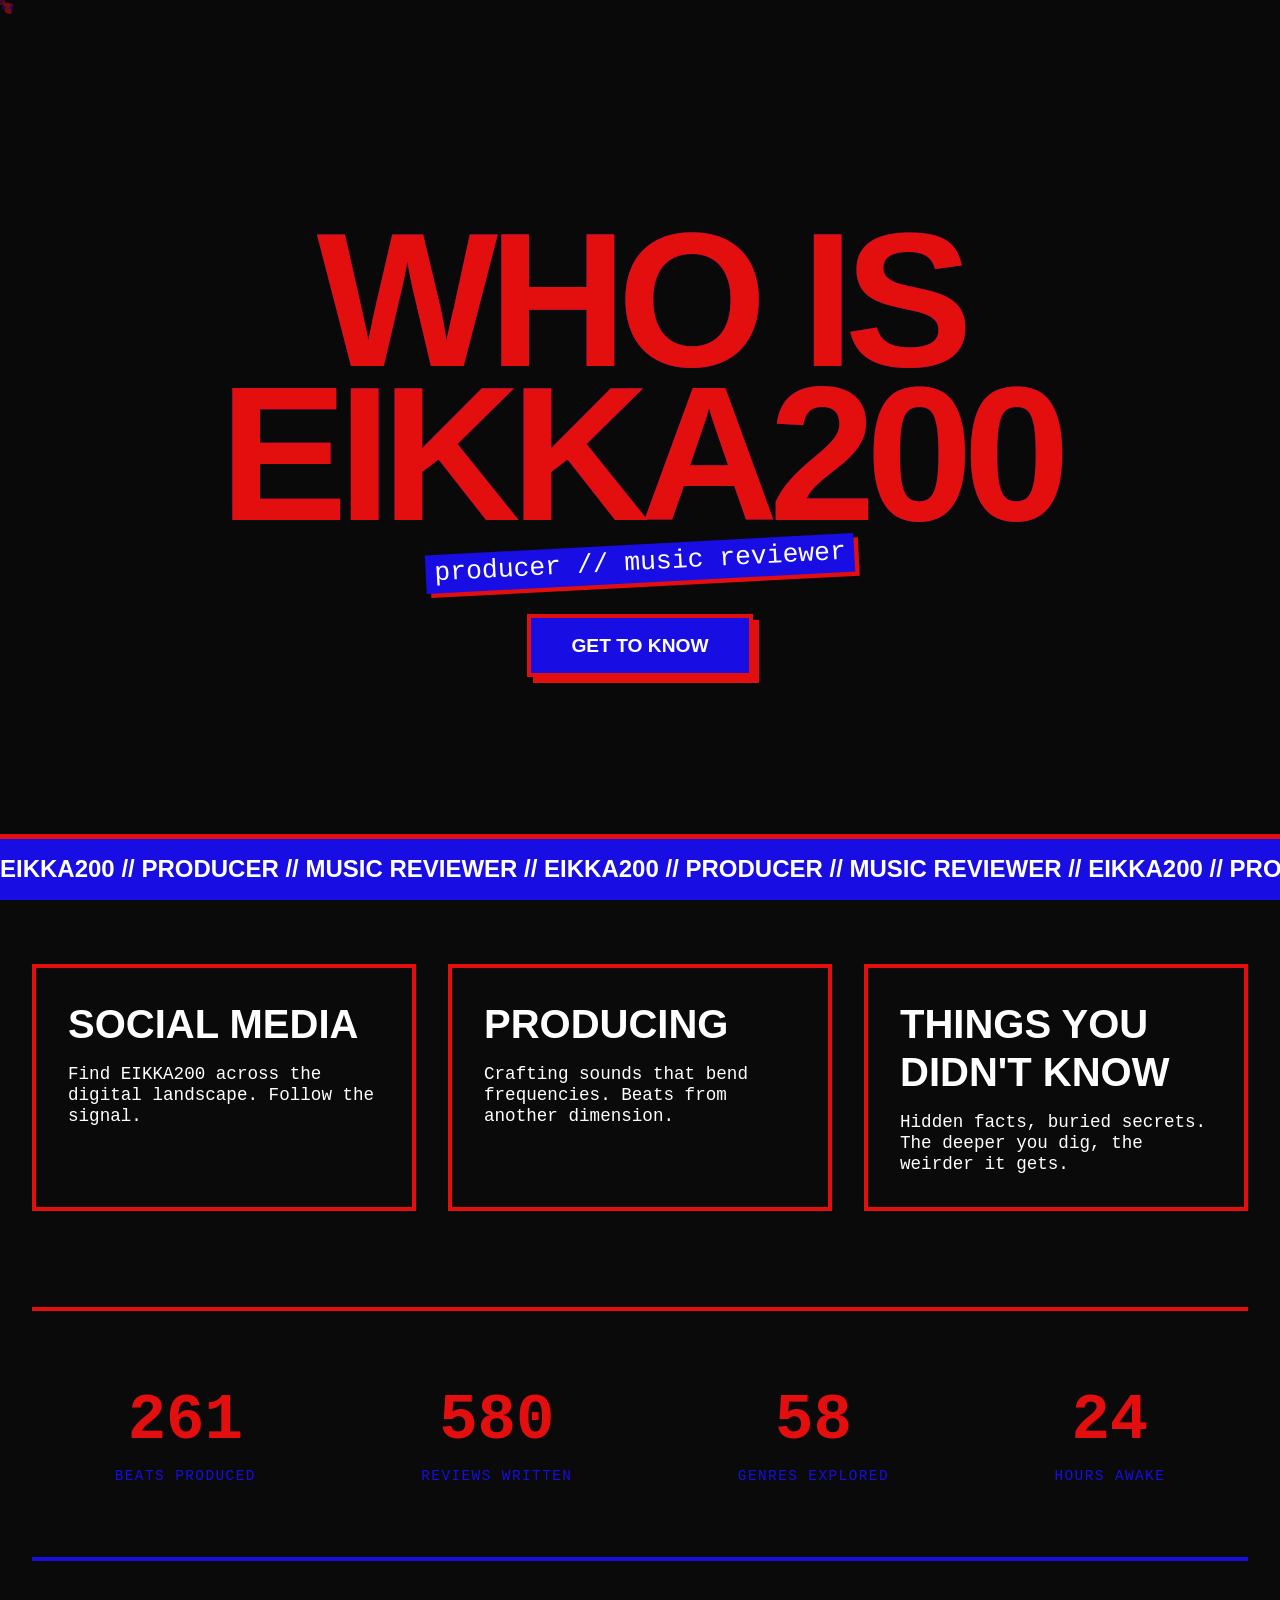
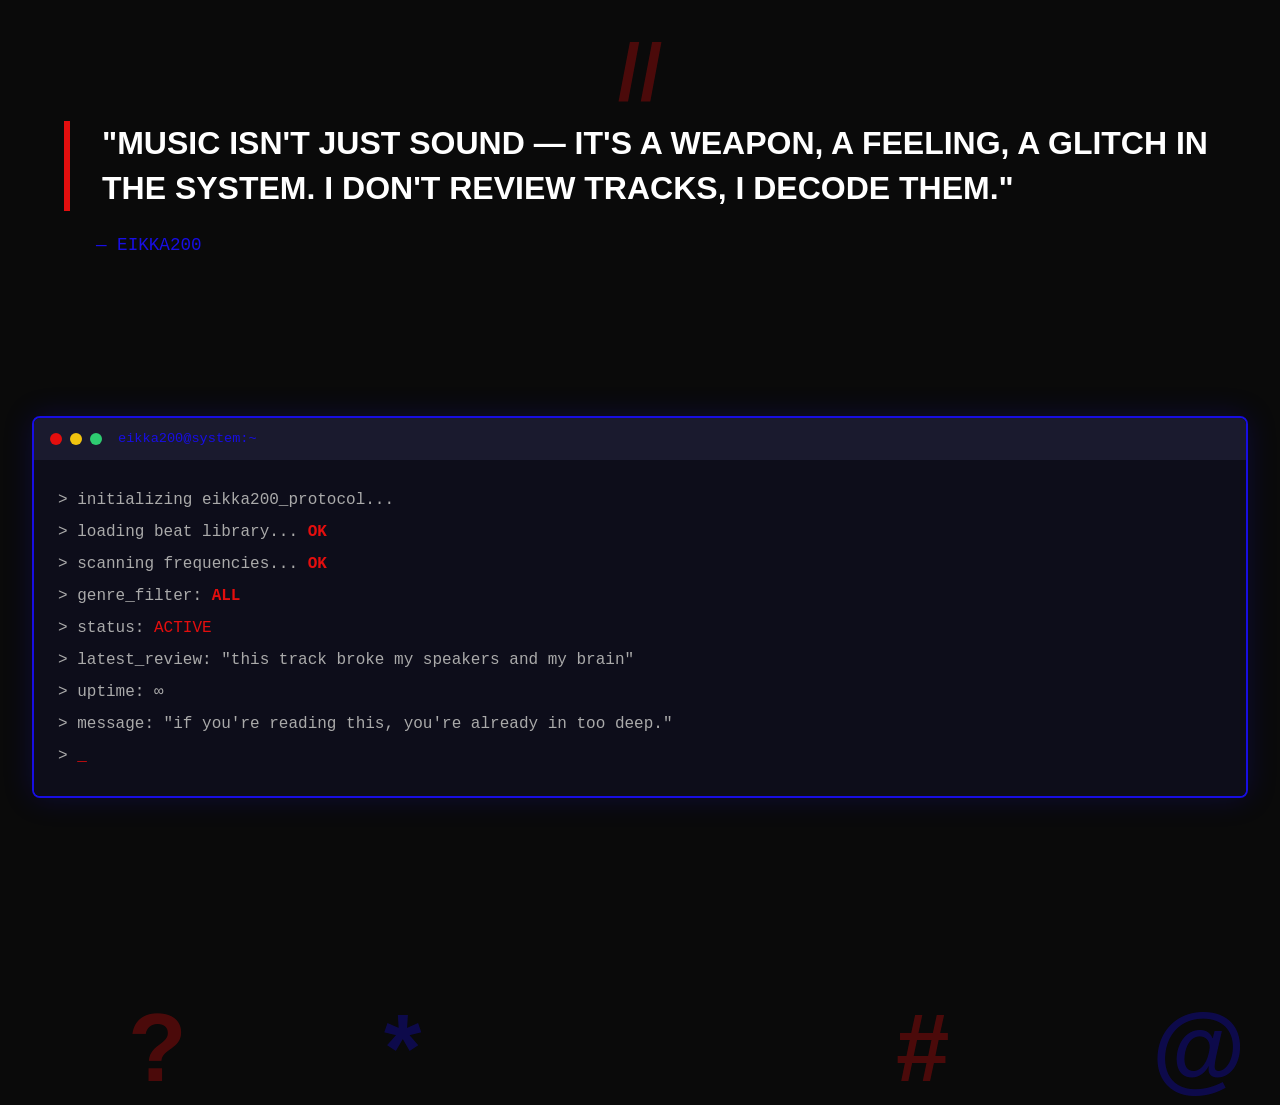
==== index.html @ a3c1c875 "Add files via upload" ====
<!DOCTYPE html>
<html lang="en">

<head>
    <meta charset="UTF-8">
    <meta name="viewport" content="width=device-width, initial-scale=1.0">
    <title>WHO IS EIKKA200</title>
    <link rel="stylesheet" href="homepage.css">
</head>

<body>
    <div class="noise-bg"></div>
    <div id="canvas-container"></div>

    <header>
        <div class="glitch-wrapper">
            <h1 id="main-title">WHO IS EIKKA200</h1>
        </div>
        <div class="sub-header">producer // music reviewer</div>
        <a href="#about" class="btn">get to know</a>
    </header>

    <div class="marquee">
        <div class="marquee-content">
            EIKKA200 // PRODUCER // MUSIC REVIEWER // EIKKA200 // PRODUCER // MUSIC REVIEWER // EIKKA200 // PRODUCER //
            MUSIC REVIEWER
        </div>
    </div>

    <main id="about">
        <div class="grid-container">
            <div class="card">
                <h2>SOCIAL MEDIA</h2>
                <p>Find EIKKA200 across the digital landscape. Follow the signal.</p>
            </div>
            <div class="card">
                <h2>PRODUCING</h2>
                <p>Crafting sounds that bend frequencies. Beats from another dimension.</p>
            </div>
            <div class="card">
                <h2>THINGS YOU DIDN'T KNOW</h2>
                <p>Hidden facts, buried secrets. The deeper you dig, the weirder it gets.</p>
            </div>
        </div>

        <!-- Stats Counter -->
        <section class="stats-section">
            <div class="stat">
                <span class="stat-number" data-target="500">0</span>
                <span class="stat-label">BEATS PRODUCED</span>
            </div>
            <div class="stat">
                <span class="stat-number" data-target="1200">0</span>
                <span class="stat-label">REVIEWS WRITTEN</span>
            </div>
            <div class="stat">
                <span class="stat-number" data-target="99">0</span>
                <span class="stat-label">GENRES EXPLORED</span>
            </div>
            <div class="stat">
                <span class="stat-number" data-target="24">0</span>
                <span class="stat-label">HOURS AWAKE</span>
            </div>
        </section>

        <!-- Manifesto -->
        <section class="manifesto">
            <blockquote>
                "MUSIC ISN'T JUST SOUND — IT'S A WEAPON, A FEELING, A GLITCH IN THE SYSTEM. I DON'T REVIEW TRACKS, I DECODE THEM."
            </blockquote>
            <span class="manifesto-author">— EIKKA200</span>
        </section>

        <!-- Terminal Log -->
        <section class="terminal">
            <div class="terminal-header">
                <span class="terminal-dot red"></span>
                <span class="terminal-dot yellow"></span>
                <span class="terminal-dot green"></span>
                <span class="terminal-title">eikka200@system:~</span>
            </div>
            <div class="terminal-body" id="terminal-body">
                <p>> initializing eikka200_protocol...</p>
                <p>> loading beat library... <span class="highlight">OK</span></p>
                <p>> scanning frequencies... <span class="highlight">OK</span></p>
                <p>> genre_filter: <span class="highlight">ALL</span></p>
                <p>> status: <span class="blink">ACTIVE</span></p>
                <p>> latest_review: "this track broke my speakers and my brain"</p>
                <p>> uptime: ∞</p>
                <p>> message: "if you're reading this, you're already in too deep."</p>
                <p>> <span class="blink">_</span></p>
            </div>
        </section>
    </main>

    <div class="floating" style="left: 10%; animation-delay: 0s; color: var(--primary-color);">?</div>
    <div class="floating" style="left: 30%; animation-delay: 1.5s; color: var(--secondary-color);">*</div>
    <div class="floating" style="left: 70%; animation-delay: 3s; color: var(--primary-color);">#</div>
    <div class="floating" style="left: 90%; animation-delay: 1s; color: var(--secondary-color);">@</div>

    <script src="script.js"></script>
</body>

</html>
---- homepage.css ----
:root {
    --bg-color: #0a0a0a;
    --primary-color: #e30e0e; /* Fast Red */
    --secondary-color: #180ee3; /* Fast Blue */
    --accent-color: #ffffff; /* White */
    --text-color: #ffffff;
    --font-main: 'Syne', sans-serif;
    --font-mono: 'Space Mono', monospace;
}

@import url('https://fonts.googleapis.com/css2?family=Space+Mono:ital,wght@0,400;0,700;1,400;1,700&family=Syne:wght@400..800&display=swap');

* {
    margin: 0;
    padding: 0;
    box-sizing: border-box;
    cursor: crosshair;
}

body {
    background-color: var(--bg-color);
    color: var(--text-color);
    font-family: var(--font-main);
    overflow-x: hidden;
    line-height: 1.2;
}

::-webkit-scrollbar {
    width: 10px;
}
::-webkit-scrollbar-track {
    background: var(--bg-color);
}
::-webkit-scrollbar-thumb {
    background: var(--primary-color);
}

.noise-bg {
    position: fixed;
    top: 0;
    left: 0;
    width: 100%;
    height: 100%;
    z-index: -1;
    opacity: 0.08;
    pointer-events: none;
    background-image: url('https://grainy-gradients.vercel.app/noise.svg');
}

header {
    height: 100vh;
    display: flex;
    flex-direction: column;
    justify-content: center;
    align-items: center;
    text-align: center;
    padding: 2rem;
    position: relative;
}

.glitch-wrapper {
    position: relative;
}

h1 {
    font-size: clamp(3rem, 15vw, 12rem);
    font-weight: 800;
    text-transform: uppercase;
    color: var(--primary-color);
    letter-spacing: -0.05em;
    line-height: 0.8;
    position: relative;
    z-index: 1;
}

h1::before, h1::after {
    content: "WHO IS EIKKA200";
    position: absolute;
    top: 0;
    left: 0;
    width: 100%;
    height: 100%;
    opacity: 0.8;
}

h1::before {
    color: var(--secondary-color);
    z-index: -1;
    animation: glitch 0.2s cubic-bezier(.25,.46,.45,.94) both infinite;
}

h1::after {
    color: #8a0000; /* Dark red instead of white to avoid harsh flash */
    z-index: -2;
    animation: glitch 0.2s cubic-bezier(.25,.46,.45,.94) reverse both infinite;
}

@keyframes glitch {
    0% { transform: translate(0); }
    20% { transform: translate(-8px, 8px); }
    40% { transform: translate(-8px, -8px); }
    60% { transform: translate(8px, 8px); }
    80% { transform: translate(8px, -8px); }
    100% { transform: translate(0); }
}

.sub-header {
    font-family: var(--font-mono);
    color: var(--accent-color);
    font-size: 1.5rem;
    margin-top: 1rem;
    background: var(--secondary-color);
    padding: 0.2rem 0.5rem;
    transform: rotate(-3deg) scale(1.1);
    box-shadow: 4px 4px 0 var(--primary-color);
}

main {
    padding: 4rem 2rem;
}

.grid-container {
    display: grid;
    grid-template-columns: repeat(auto-fit, minmax(300px, 1fr));
    gap: 2rem;
}

.card {
    border: 4px solid var(--primary-color);
    padding: 2rem;
    transition: all 0.1s ease;
    background: transparent;
    position: relative;
}

.card:hover {
    background: var(--primary-color);
    color: var(--bg-color);
    transform: translate(-10px, -10px) skewX(-2deg);
    box-shadow: 15px 15px 0 var(--secondary-color);
}

.card h2 {
    font-size: 2.5rem;
    margin-bottom: 1rem;
    text-transform: uppercase;
}

.card p {
    font-family: var(--font-mono);
    font-size: 1.1rem;
}

.marquee {
    position: fixed;
    bottom: 0;
    width: 100%;
    background: var(--secondary-color);
    color: var(--accent-color);
    padding: 1rem 0;
    overflow: hidden;
    white-space: nowrap;
    z-index: 100;
    border-top: 5px solid var(--primary-color);
}

.marquee-content {
    display: inline-block;
    animation: marquee 22s linear infinite;
    font-weight: 800;
    font-size: 1.5rem;
    text-transform: uppercase;
}

@keyframes marquee {
    0% { transform: translateX(100%); }
    100% { transform: translateX(-100%); }
}

#canvas-container {
    position: fixed;
    top: 0;
    left: 0;
    width: 100%;
    height: 100%;
    z-index: -2;
    opacity: 0.5;
}

.btn {
    display: inline-block;
    margin-top: 2rem;
    padding: 1rem 2.5rem;
    background: var(--secondary-color);
    color: var(--accent-color);
    border: 4px solid var(--primary-color);
    text-decoration: none;
    font-weight: 800;
    text-transform: uppercase;
    font-size: 1.2rem;
    transition: all 0.1s ease;
    box-shadow: 6px 6px 0 var(--primary-color);
}

.btn:hover {
    background: var(--primary-color);
    color: var(--accent-color);
    border-color: var(--secondary-color);
    box-shadow: -6px -6px 0 var(--secondary-color);
    transform: translate(6px, 6px);
}

.floating {
    position: absolute;
    font-size: 6rem;
    opacity: 0.3;
    user-select: none;
    pointer-events: none;
    animation: float 6s linear infinite;
    color: var(--primary-color);
    font-weight: 800;
}

@keyframes float {
    from { transform: translateY(110vh) rotate(0deg); }
    to { transform: translateY(-10vh) rotate(720deg); }
}

/* Stats Section */
.stats-section {
    display: flex;
    justify-content: space-around;
    flex-wrap: wrap;
    margin: 6rem 0;
    padding: 3rem 0;
    border-top: 4px solid var(--primary-color);
    border-bottom: 4px solid var(--secondary-color);
}

.stat {
    text-align: center;
    padding: 1.5rem;
}

.stat-number {
    display: block;
    font-size: 4rem;
    font-weight: 800;
    color: var(--primary-color);
    font-family: var(--font-mono);
}

.stat-label {
    display: block;
    font-family: var(--font-mono);
    font-size: 0.9rem;
    color: var(--secondary-color);
    margin-top: 0.5rem;
    letter-spacing: 0.1em;
}

/* Manifesto */
.manifesto {
    margin: 6rem 0;
    text-align: center;
    padding: 4rem 2rem;
    position: relative;
}

.manifesto::before {
    content: "//";
    position: absolute;
    top: -2rem;
    left: 50%;
    transform: translateX(-50%);
    font-size: 5rem;
    font-weight: 800;
    color: var(--primary-color);
    opacity: 0.3;
}

.manifesto blockquote {
    font-size: clamp(1.2rem, 3vw, 2rem);
    font-weight: 800;
    line-height: 1.4;
    color: var(--text-color);
    border-left: 6px solid var(--primary-color);
    padding-left: 2rem;
    text-align: left;
}

.manifesto-author {
    display: block;
    text-align: left;
    padding-left: 2rem;
    margin-top: 1.5rem;
    font-family: var(--font-mono);
    color: var(--secondary-color);
    font-size: 1.1rem;
}

/* Terminal */
.terminal {
    margin: 6rem 0 8rem;
    border: 2px solid var(--secondary-color);
    border-radius: 8px;
    overflow: hidden;
    box-shadow: 0 0 30px rgba(24, 14, 227, 0.2);
}

.terminal-header {
    background: #1a1a2e;
    padding: 0.8rem 1rem;
    display: flex;
    align-items: center;
    gap: 0.5rem;
}

.terminal-dot {
    width: 12px;
    height: 12px;
    border-radius: 50%;
}
.terminal-dot.red { background: var(--primary-color); }
.terminal-dot.yellow { background: #f1c40f; }
.terminal-dot.green { background: #2ecc71; }

.terminal-title {
    font-family: var(--font-mono);
    font-size: 0.85rem;
    color: var(--secondary-color);
    margin-left: 0.5rem;
}

.terminal-body {
    background: #0d0d1a;
    padding: 1.5rem;
    font-family: var(--font-mono);
    font-size: 1rem;
    line-height: 2;
    color: #aaa;
}

.terminal-body .highlight {
    color: var(--primary-color);
    font-weight: 700;
}

.terminal-body .blink {
    animation: blink-cursor 1s step-end infinite;
    color: var(--primary-color);
}

@keyframes blink-cursor {
    0%, 100% { opacity: 1; }
    50% { opacity: 0; }
}
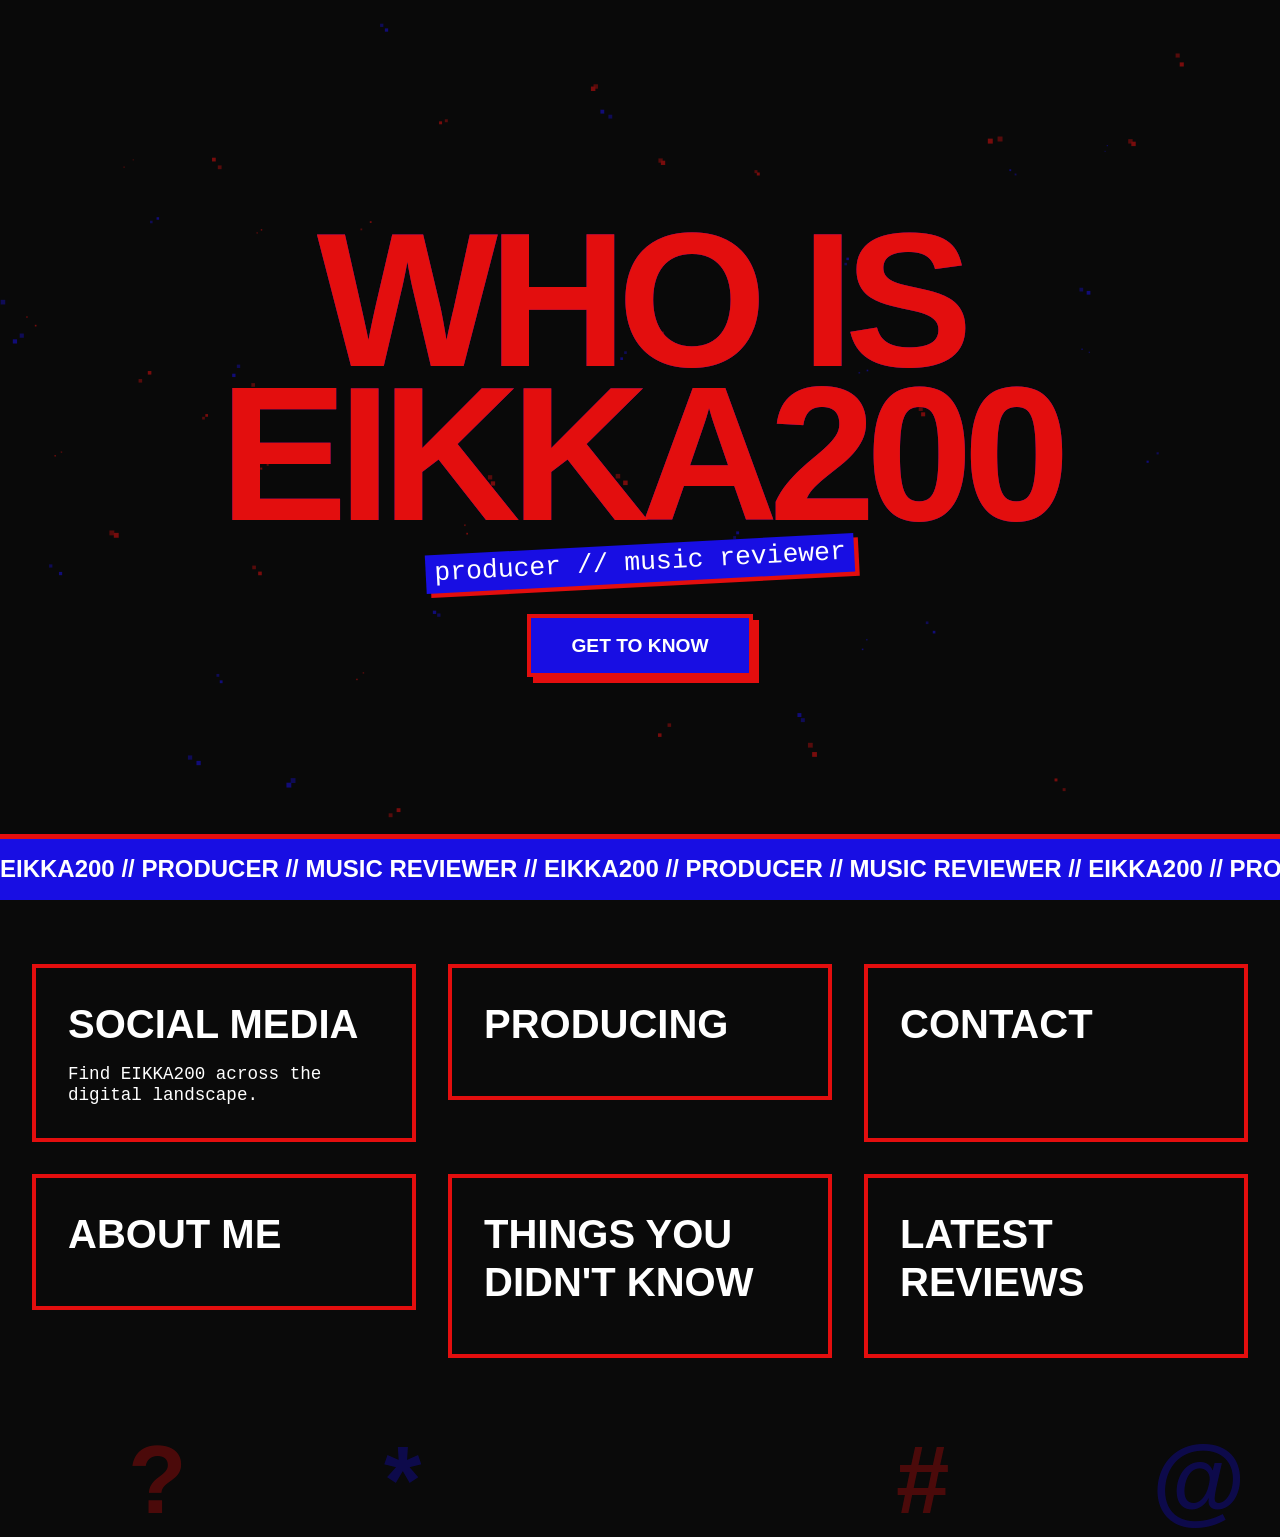
==== commit a4807710: "new files added new files" ====
--- a/index.html
+++ b/index.html
@@ -29,68 +29,44 @@
 
     <main id="about">
         <div class="grid-container">
+            <a href="social.html" class="card-link">
+                <div class="card">
+                    <h2>SOCIAL MEDIA</h2>
+                    <p>Find EIKKA200 across the digital landscape.</p>
+                </div>
+            </a>
+            <a href="producing.html" class="card-link">
+                <div class="card">
+                    <h2>PRODUCING</h2>
+                    <p></p>
+                </div>
+            </a>
             <div class="card">
-                <h2>SOCIAL MEDIA</h2>
-                <p>Find EIKKA200 across the digital landscape. Follow the signal.</p>
-            </div>
-            <div class="card">
-                <h2>PRODUCING</h2>
-                <p>Crafting sounds that bend frequencies. Beats from another dimension.</p>
-            </div>
-            <div class="card">
-                <h2>THINGS YOU DIDN'T KNOW</h2>
-                <p>Hidden facts, buried secrets. The deeper you dig, the weirder it gets.</p>
+                <h2>CONTACT</h2>
+                <p></p>
             </div>
         </div>
 
-        <!-- Stats Counter -->
-        <section class="stats-section">
-            <div class="stat">
-                <span class="stat-number" data-target="500">0</span>
-                <span class="stat-label">BEATS PRODUCED</span>
+        <div class="grid-container" style="margin-top: 2rem;">
+            <a href="about.html" class="card-link">
+                <div class="card">
+                    <h2>ABOUT ME</h2>
+                    <p></p>
+                </div>
+            </a>
+            <div class="card">
+                <h2>THINGS YOU DIDN'T KNOW</h2>
+                <p></p>
             </div>
-            <div class="stat">
-                <span class="stat-number" data-target="1200">0</span>
-                <span class="stat-label">REVIEWS WRITTEN</span>
-            </div>
-            <div class="stat">
-                <span class="stat-number" data-target="99">0</span>
-                <span class="stat-label">GENRES EXPLORED</span>
-            </div>
-            <div class="stat">
-                <span class="stat-number" data-target="24">0</span>
-                <span class="stat-label">HOURS AWAKE</span>
-            </div>
-        </section>
+            <a href="reviews.html" class="card-link">
+                <div class="card">
+                    <h2>LATEST REVIEWS</h2>
+                    <p></p>
+                </div>
+            </a>
+        </div>
 
-        <!-- Manifesto -->
-        <section class="manifesto">
-            <blockquote>
-                "MUSIC ISN'T JUST SOUND — IT'S A WEAPON, A FEELING, A GLITCH IN THE SYSTEM. I DON'T REVIEW TRACKS, I DECODE THEM."
-            </blockquote>
-            <span class="manifesto-author">— EIKKA200</span>
-        </section>
 
-        <!-- Terminal Log -->
-        <section class="terminal">
-            <div class="terminal-header">
-                <span class="terminal-dot red"></span>
-                <span class="terminal-dot yellow"></span>
-                <span class="terminal-dot green"></span>
-                <span class="terminal-title">eikka200@system:~</span>
-            </div>
-            <div class="terminal-body" id="terminal-body">
-                <p>> initializing eikka200_protocol...</p>
-                <p>> loading beat library... <span class="highlight">OK</span></p>
-                <p>> scanning frequencies... <span class="highlight">OK</span></p>
-                <p>> genre_filter: <span class="highlight">ALL</span></p>
-                <p>> status: <span class="blink">ACTIVE</span></p>
-                <p>> latest_review: "this track broke my speakers and my brain"</p>
-                <p>> uptime: ∞</p>
-                <p>> message: "if you're reading this, you're already in too deep."</p>
-                <p>> <span class="blink">_</span></p>
-            </div>
-        </section>
     </main>
 
     <div class="floating" style="left: 10%; animation-delay: 0s; color: var(--primary-color);">?</div>
--- a/homepage.css
+++ b/homepage.css
@@ -133,6 +133,12 @@
     position: relative;
 }
 
+.card-link {
+    text-decoration: none;
+    color: inherit;
+    display: block;
+}
+
 .card:hover {
     background: var(--primary-color);
     color: var(--bg-color);
@@ -150,6 +156,7 @@
     font-family: var(--font-mono);
     font-size: 1.1rem;
 }
+
 
 .marquee {
     position: fixed;
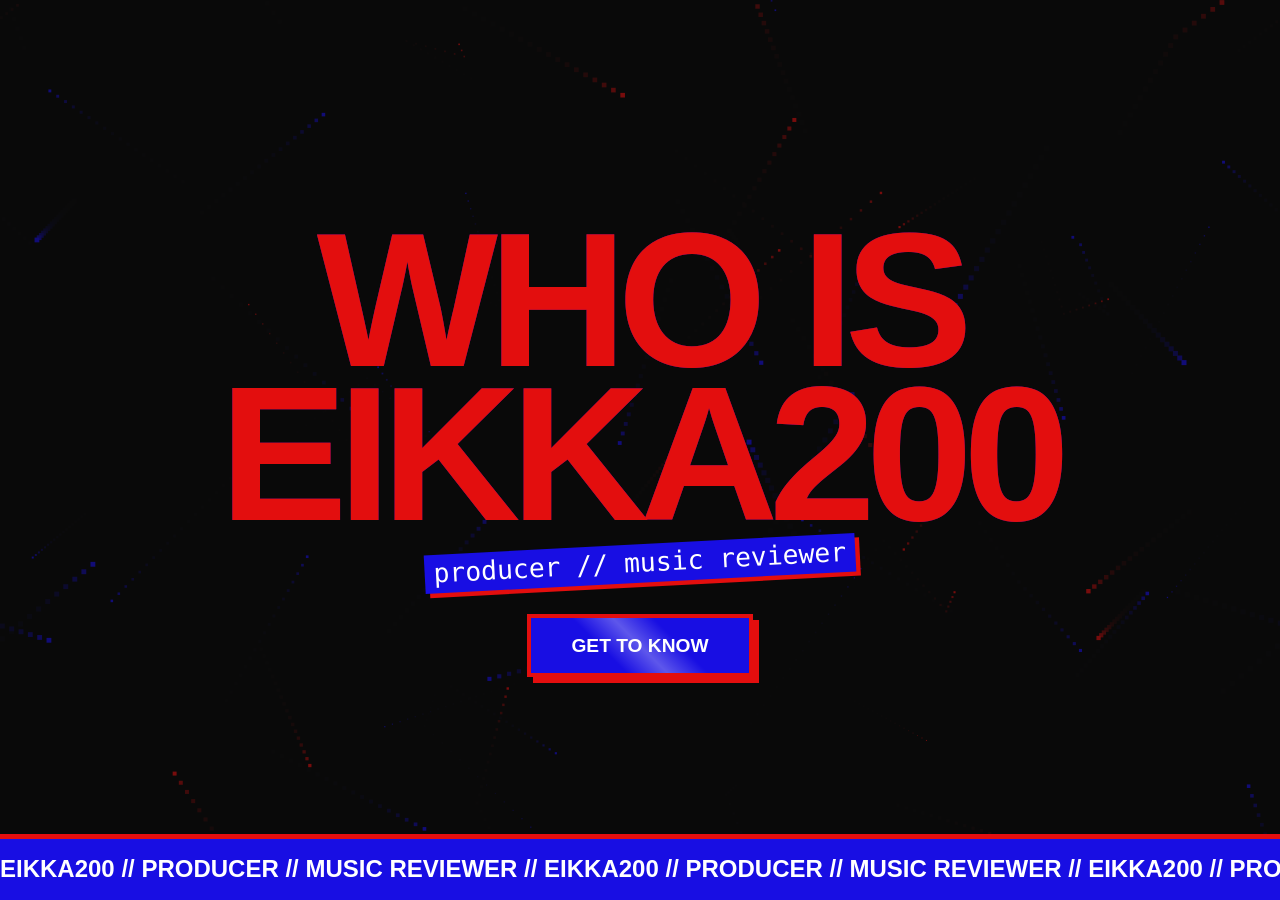
==== commit fdcd3049: "updated new color, everything better" ====
--- a/index.html
+++ b/index.html
@@ -32,7 +32,6 @@
             <a href="social.html" class="card-link">
                 <div class="card">
                     <h2>SOCIAL MEDIA</h2>
-                    <p>Find EIKKA200 across the digital landscape.</p>
                 </div>
             </a>
             <a href="producing.html" class="card-link">
@@ -41,10 +40,12 @@
                     <p></p>
                 </div>
             </a>
-            <div class="card">
-                <h2>CONTACT</h2>
-                <p></p>
-            </div>
+            <a href="contact.html" class="card-link">
+                <div class="card">
+                    <h2>CONTACT</h2>
+                    <p></p>
+                </div>
+            </a>
         </div>
 
         <div class="grid-container" style="margin-top: 2rem;">
@@ -54,9 +55,8 @@
                     <p></p>
                 </div>
             </a>
-            <div class="card">
-                <h2>THINGS YOU DIDN'T KNOW</h2>
-                <p></p>
+            <div class="card" id="theme-toggle" style="cursor: pointer;">
+                <h2 id="theme-text">LIGHT MODE</h2>
             </div>
             <a href="reviews.html" class="card-link">
                 <div class="card">
--- a/homepage.css
+++ b/homepage.css
@@ -1,11 +1,28 @@
 :root {
     --bg-color: #0a0a0a;
-    --primary-color: #e30e0e; /* Fast Red */
-    --secondary-color: #180ee3; /* Fast Blue */
-    --accent-color: #ffffff; /* White */
+    --primary-color: #e30e0e;
+    /* Fast Red */
+    --secondary-color: #180ee3;
+    /* Fast Blue */
+    --accent-color: #ffffff;
+    /* White */
     --text-color: #ffffff;
     --font-main: 'Syne', sans-serif;
     --font-mono: 'Space Mono', monospace;
+}
+
+body.light-theme {
+    --bg-color: #ffffff;
+    --text-color: #0a0a0a;
+    --accent-color: #0a0a0a;
+    --primary-color: #8b00ff; /* Violet */
+    --secondary-color: #00b359; /* Lighter Green */
+}
+
+/* Hide glitch on subpages in light mode */
+body.light-theme h1:not(#main-title)::before,
+body.light-theme h1:not(#main-title)::after {
+    display: none;
 }
 
 @import url('https://fonts.googleapis.com/css2?family=Space+Mono:ital,wght@0,400;0,700;1,400;1,700&family=Syne:wght@400..800&display=swap');
@@ -28,9 +45,11 @@
 ::-webkit-scrollbar {
     width: 10px;
 }
+
 ::-webkit-scrollbar-track {
     background: var(--bg-color);
 }
+
 ::-webkit-scrollbar-thumb {
     background: var(--primary-color);
 }
@@ -73,7 +92,8 @@
     z-index: 1;
 }
 
-h1::before, h1::after {
+#main-title::before,
+#main-title::after {
     content: "WHO IS EIKKA200";
     position: absolute;
     top: 0;
@@ -83,25 +103,43 @@
     opacity: 0.8;
 }
 
-h1::before {
+#main-title::before {
     color: var(--secondary-color);
     z-index: -1;
-    animation: glitch 0.2s cubic-bezier(.25,.46,.45,.94) both infinite;
-}
-
-h1::after {
-    color: #8a0000; /* Dark red instead of white to avoid harsh flash */
+    animation: glitch 0.2s cubic-bezier(.25, .46, .45, .94) both infinite;
+}
+
+#main-title::after {
+    color: #8a0000;
+    /* Dark red instead of white to avoid harsh flash */
     z-index: -2;
-    animation: glitch 0.2s cubic-bezier(.25,.46,.45,.94) reverse both infinite;
+    animation: glitch 0.2s cubic-bezier(.25, .46, .45, .94) reverse both infinite;
 }
 
 @keyframes glitch {
-    0% { transform: translate(0); }
-    20% { transform: translate(-8px, 8px); }
-    40% { transform: translate(-8px, -8px); }
-    60% { transform: translate(8px, 8px); }
-    80% { transform: translate(8px, -8px); }
-    100% { transform: translate(0); }
+    0% {
+        transform: translate(0);
+    }
+
+    20% {
+        transform: translate(-8px, 8px);
+    }
+
+    40% {
+        transform: translate(-8px, -8px);
+    }
+
+    60% {
+        transform: translate(8px, 8px);
+    }
+
+    80% {
+        transform: translate(8px, -8px);
+    }
+
+    100% {
+        transform: translate(0);
+    }
 }
 
 .sub-header {
@@ -116,7 +154,8 @@
 }
 
 main {
-    padding: 4rem 2rem;
+    padding: 1rem 2rem 5rem;
+    display: none; /* Hidden by default */
 }
 
 .grid-container {
@@ -171,6 +210,12 @@
     border-top: 5px solid var(--primary-color);
 }
 
+@media (max-width: 1024px) {
+    .marquee {
+        display: none;
+    }
+}
+
 .marquee-content {
     display: inline-block;
     animation: marquee 22s linear infinite;
@@ -180,8 +225,13 @@
 }
 
 @keyframes marquee {
-    0% { transform: translateX(100%); }
-    100% { transform: translateX(-100%); }
+    0% {
+        transform: translateX(100%);
+    }
+
+    100% {
+        transform: translateX(-100%);
+    }
 }
 
 #canvas-container {
@@ -207,30 +257,71 @@
     font-size: 1.2rem;
     transition: all 0.1s ease;
     box-shadow: 6px 6px 0 var(--primary-color);
+    position: relative;
+    overflow: hidden;
+}
+
+.btn::before {
+    content: "";
+    position: absolute;
+    top: -100%;
+    left: -100%;
+    width: 300%;
+    height: 300%;
+    background: linear-gradient(
+        45deg,
+        transparent 45%,
+        rgba(255, 255, 255, 0.3) 50%,
+        transparent 55%
+    );
+    animation: btn-scan 3s infinite;
+    pointer-events: none;
+}
+
+@keyframes btn-scan {
+    0% { transform: translate(-50%, -50%) rotate(0deg); }
+    100% { transform: translate(0%, 0%) rotate(0deg); }
 }
 
 .btn:hover {
     background: var(--primary-color);
     color: var(--accent-color);
     border-color: var(--secondary-color);
-    box-shadow: -6px -6px 0 var(--secondary-color);
-    transform: translate(6px, 6px);
+    box-shadow: -8px -8px 0 var(--secondary-color);
+    transform: translate(8px, 8px);
+    animation: btn-glitch 0.15s linear infinite;
+}
+
+@keyframes btn-glitch {
+    0% { clip-path: inset(10% 0 30% 0); transform: translate(-2px, 2px); }
+    20% { clip-path: inset(30% 0 10% 0); transform: translate(2px, -2px); }
+    40% { clip-path: inset(50% 0 5% 0); transform: translate(-2px, -2px); }
+    60% { clip-path: inset(0% 0 60% 0); transform: translate(2px, 2px); }
+    80% { clip-path: inset(15% 0 15% 0); transform: translate(-2px, -2px); }
+    100% { clip-path: inset(10% 0 30% 0); transform: translate(0); }
 }
 
 .floating {
-    position: absolute;
+    position: fixed;
+    bottom: -10vh;
     font-size: 6rem;
     opacity: 0.3;
     user-select: none;
     pointer-events: none;
-    animation: float 6s linear infinite;
-    color: var(--primary-color);
-    font-weight: 800;
+    animation: float 10s linear infinite;
+    color: var(--primary-color);
+    font-weight: 800;
+    z-index: -1;
 }
 
 @keyframes float {
-    from { transform: translateY(110vh) rotate(0deg); }
-    to { transform: translateY(-10vh) rotate(720deg); }
+    from {
+        transform: translateY(20vh) rotate(0deg);
+    }
+
+    to {
+        transform: translateY(-120vh) rotate(720deg);
+    }
 }
 
 /* Stats Section */
@@ -328,9 +419,18 @@
     height: 12px;
     border-radius: 50%;
 }
-.terminal-dot.red { background: var(--primary-color); }
-.terminal-dot.yellow { background: #f1c40f; }
-.terminal-dot.green { background: #2ecc71; }
+
+.terminal-dot.red {
+    background: var(--primary-color);
+}
+
+.terminal-dot.yellow {
+    background: #f1c40f;
+}
+
+.terminal-dot.green {
+    background: #2ecc71;
+}
 
 .terminal-title {
     font-family: var(--font-mono);
@@ -359,6 +459,13 @@
 }
 
 @keyframes blink-cursor {
-    0%, 100% { opacity: 1; }
-    50% { opacity: 0; }
+
+    0%,
+    100% {
+        opacity: 1;
+    }
+
+    50% {
+        opacity: 0;
+    }
 }
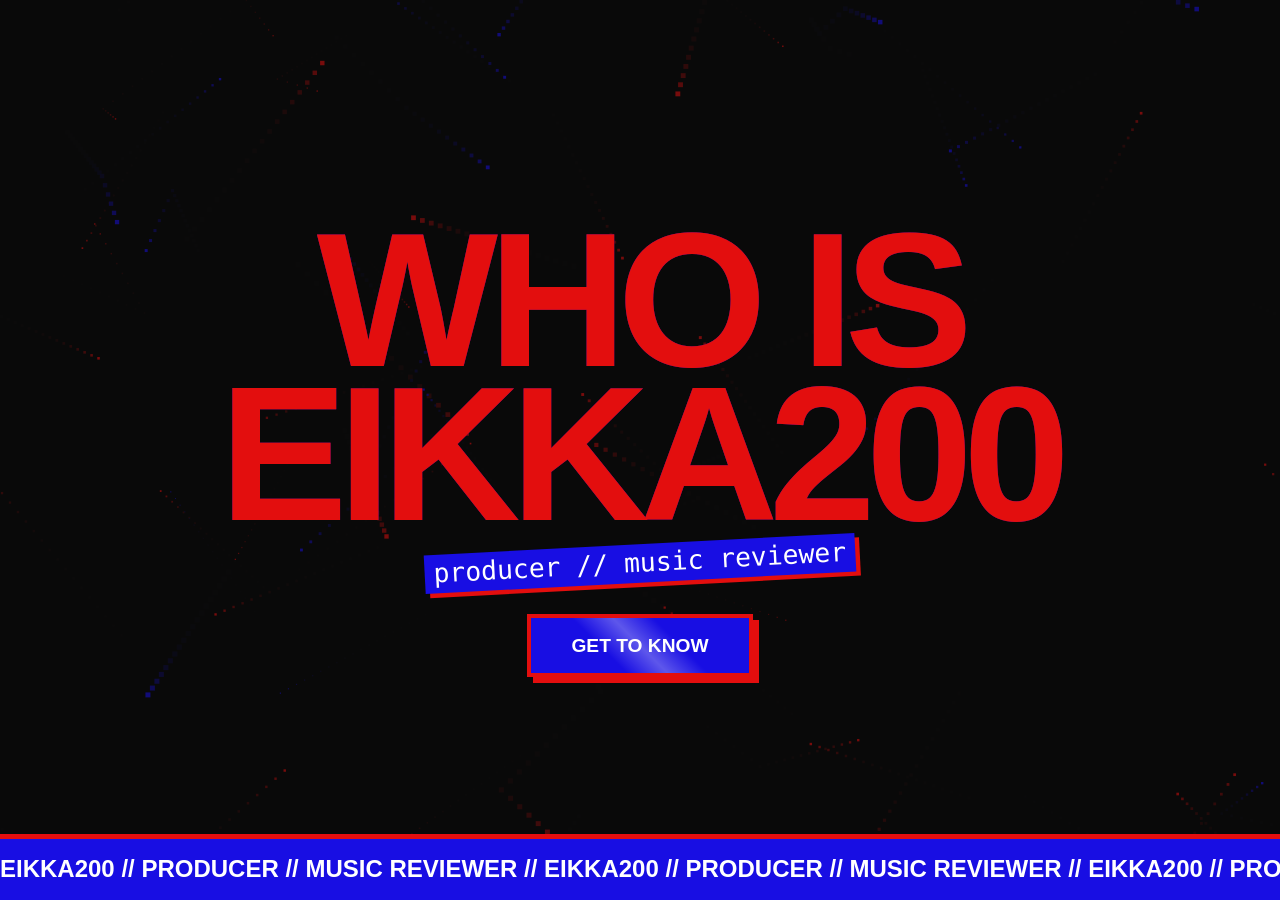
==== commit c8dc0171: "favicon added favicon added and metadata added" ====
--- a/index.html
+++ b/index.html
@@ -6,6 +6,8 @@
     <meta name="viewport" content="width=device-width, initial-scale=1.0">
     <title>WHO IS EIKKA200</title>
     <link rel="stylesheet" href="homepage.css">
+    <meta name="keywords" content="Elias Autio, born in Oulu, born 2007">
+    <link rel="icon" type="image/jpeg" href="favicon.jpeg">
 </head>
 
 <body>
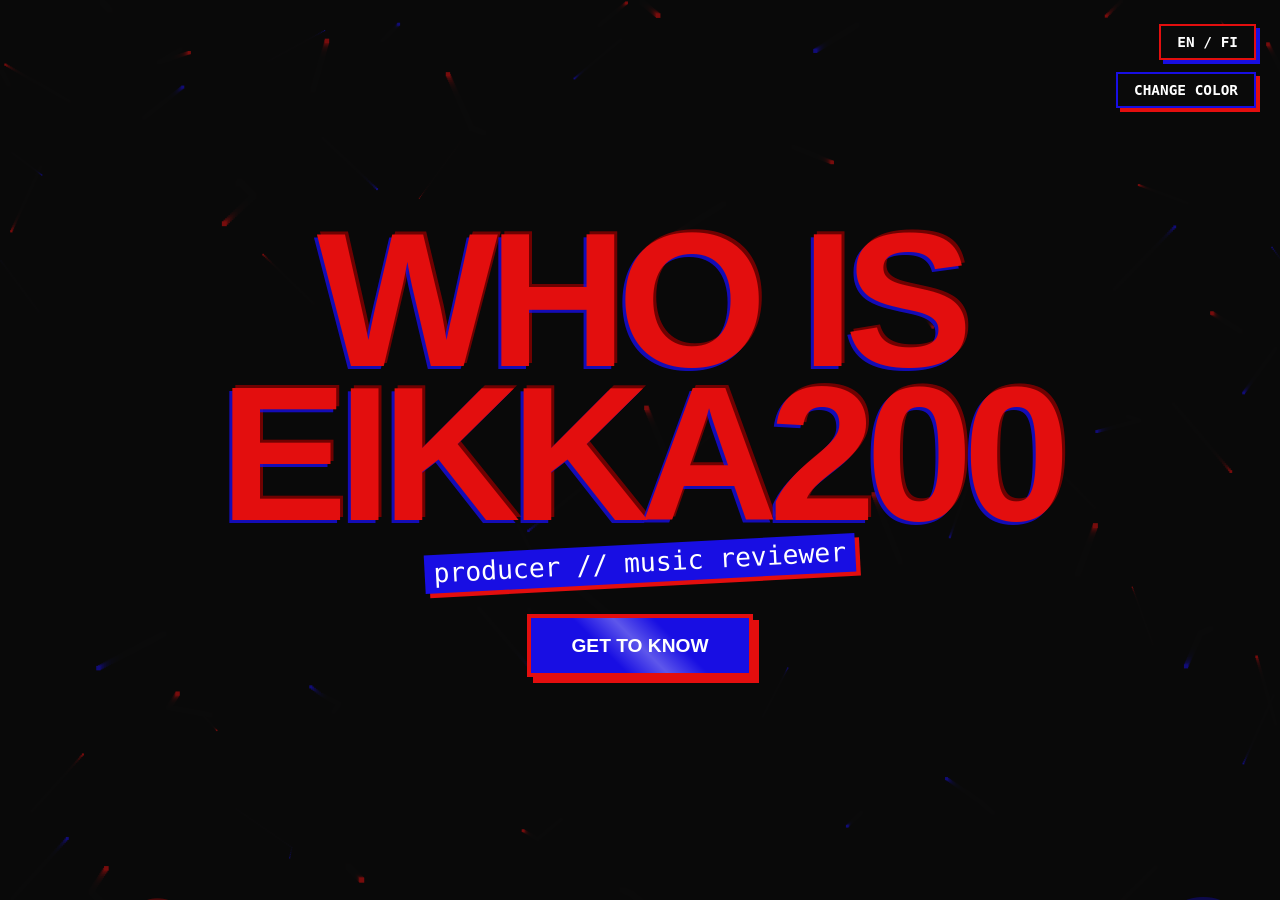
==== commit 3f9e0dd8: "updated page" ====
--- a/index.html
+++ b/index.html
@@ -16,18 +16,11 @@
 
     <header>
         <div class="glitch-wrapper">
-            <h1 id="main-title">WHO IS EIKKA200</h1>
+            <h1 id="main-title" data-text="WHO IS EIKKA200">WHO IS EIKKA200</h1>
         </div>
         <div class="sub-header">producer // music reviewer</div>
         <a href="#about" class="btn">get to know</a>
     </header>
-
-    <div class="marquee">
-        <div class="marquee-content">
-            EIKKA200 // PRODUCER // MUSIC REVIEWER // EIKKA200 // PRODUCER // MUSIC REVIEWER // EIKKA200 // PRODUCER //
-            MUSIC REVIEWER
-        </div>
-    </div>
 
     <main id="about">
         <div class="grid-container">
@@ -38,7 +31,7 @@
             </a>
             <a href="producing.html" class="card-link">
                 <div class="card">
-                    <h2>PRODUCING</h2>
+                    <h2>PROJECTS</h2>
                     <p></p>
                 </div>
             </a>
@@ -57,9 +50,12 @@
                     <p></p>
                 </div>
             </a>
-            <div class="card" id="theme-toggle" style="cursor: pointer;">
-                <h2 id="theme-text">LIGHT MODE</h2>
-            </div>
+            <a href="favs.html" class="card-link">
+                <div class="card">
+                    <h2>ALL TIME FAVS</h2>
+                    <p></p>
+                </div>
+            </a>
             <a href="reviews.html" class="card-link">
                 <div class="card">
                     <h2>LATEST REVIEWS</h2>
--- a/homepage.css
+++ b/homepage.css
@@ -94,7 +94,7 @@
 
 #main-title::before,
 #main-title::after {
-    content: "WHO IS EIKKA200";
+    content: attr(data-text);
     position: absolute;
     top: 0;
     left: 0;
@@ -106,39 +106,30 @@
 #main-title::before {
     color: var(--secondary-color);
     z-index: -1;
-    animation: glitch 0.2s cubic-bezier(.25, .46, .45, .94) both infinite;
+    transform: translate(-3px, 3px);
+    animation: glitch 5s infinite;
 }
 
 #main-title::after {
     color: #8a0000;
     /* Dark red instead of white to avoid harsh flash */
     z-index: -2;
-    animation: glitch 0.2s cubic-bezier(.25, .46, .45, .94) reverse both infinite;
+    transform: translate(3px, -3px);
+    animation: glitch 5s 2.5s infinite;
 }
 
 @keyframes glitch {
-    0% {
-        transform: translate(0);
-    }
-
-    20% {
-        transform: translate(-8px, 8px);
-    }
-
-    40% {
-        transform: translate(-8px, -8px);
-    }
-
-    60% {
-        transform: translate(8px, 8px);
-    }
-
-    80% {
-        transform: translate(8px, -8px);
-    }
-
-    100% {
-        transform: translate(0);
+    0%, 92%, 100% {
+        transform: translate(-3px, 3px);
+    }
+    94% {
+        transform: translate(-5px, 1px);
+    }
+    96% {
+        transform: translate(-1px, 4px);
+    }
+    98% {
+        transform: translate(-4px, 2px);
     }
 }
 
@@ -468,4 +459,64 @@
     50% {
         opacity: 0;
     }
+}
+
+/* Language Toggle Button */
+.lang-toggle-btn {
+    position: fixed;
+    top: 1.5rem;
+    right: 1.5rem;
+    z-index: 1000;
+    padding: 0.5rem 1rem;
+    font-family: var(--font-mono);
+    font-size: 0.9rem;
+    font-weight: 700;
+    color: var(--accent-color);
+    background: var(--bg-color);
+    border: 2px solid var(--primary-color);
+    box-shadow: 4px 4px 0 var(--secondary-color);
+    cursor: pointer;
+    transition: all 0.1s ease;
+    text-transform: uppercase;
+}
+
+.lang-toggle-btn.lang-en {
+    border-color: var(--primary-color);
+    box-shadow: 4px 4px 0 var(--secondary-color);
+}
+
+.lang-toggle-btn.lang-fi {
+    border-color: var(--secondary-color);
+    box-shadow: 4px 4px 0 var(--primary-color);
+}
+
+.lang-toggle-btn:hover {
+    background: var(--primary-color);
+    color: var(--accent-color);
+    transform: translate(-2px, -2px);
+}
+
+/* Theme Toggle Button */
+.theme-toggle-btn {
+    position: fixed;
+    top: 4.5rem;
+    right: 1.5rem;
+    z-index: 1000;
+    padding: 0.5rem 1rem;
+    font-family: var(--font-mono);
+    font-size: 0.9rem;
+    font-weight: 700;
+    color: var(--accent-color);
+    background: var(--bg-color);
+    border: 2px solid var(--secondary-color);
+    box-shadow: 4px 4px 0 var(--primary-color);
+    cursor: pointer;
+    transition: all 0.1s ease;
+    text-transform: uppercase;
+}
+
+.theme-toggle-btn:hover {
+    background: var(--secondary-color);
+    color: var(--accent-color);
+    transform: translate(-2px, -2px);
 }
